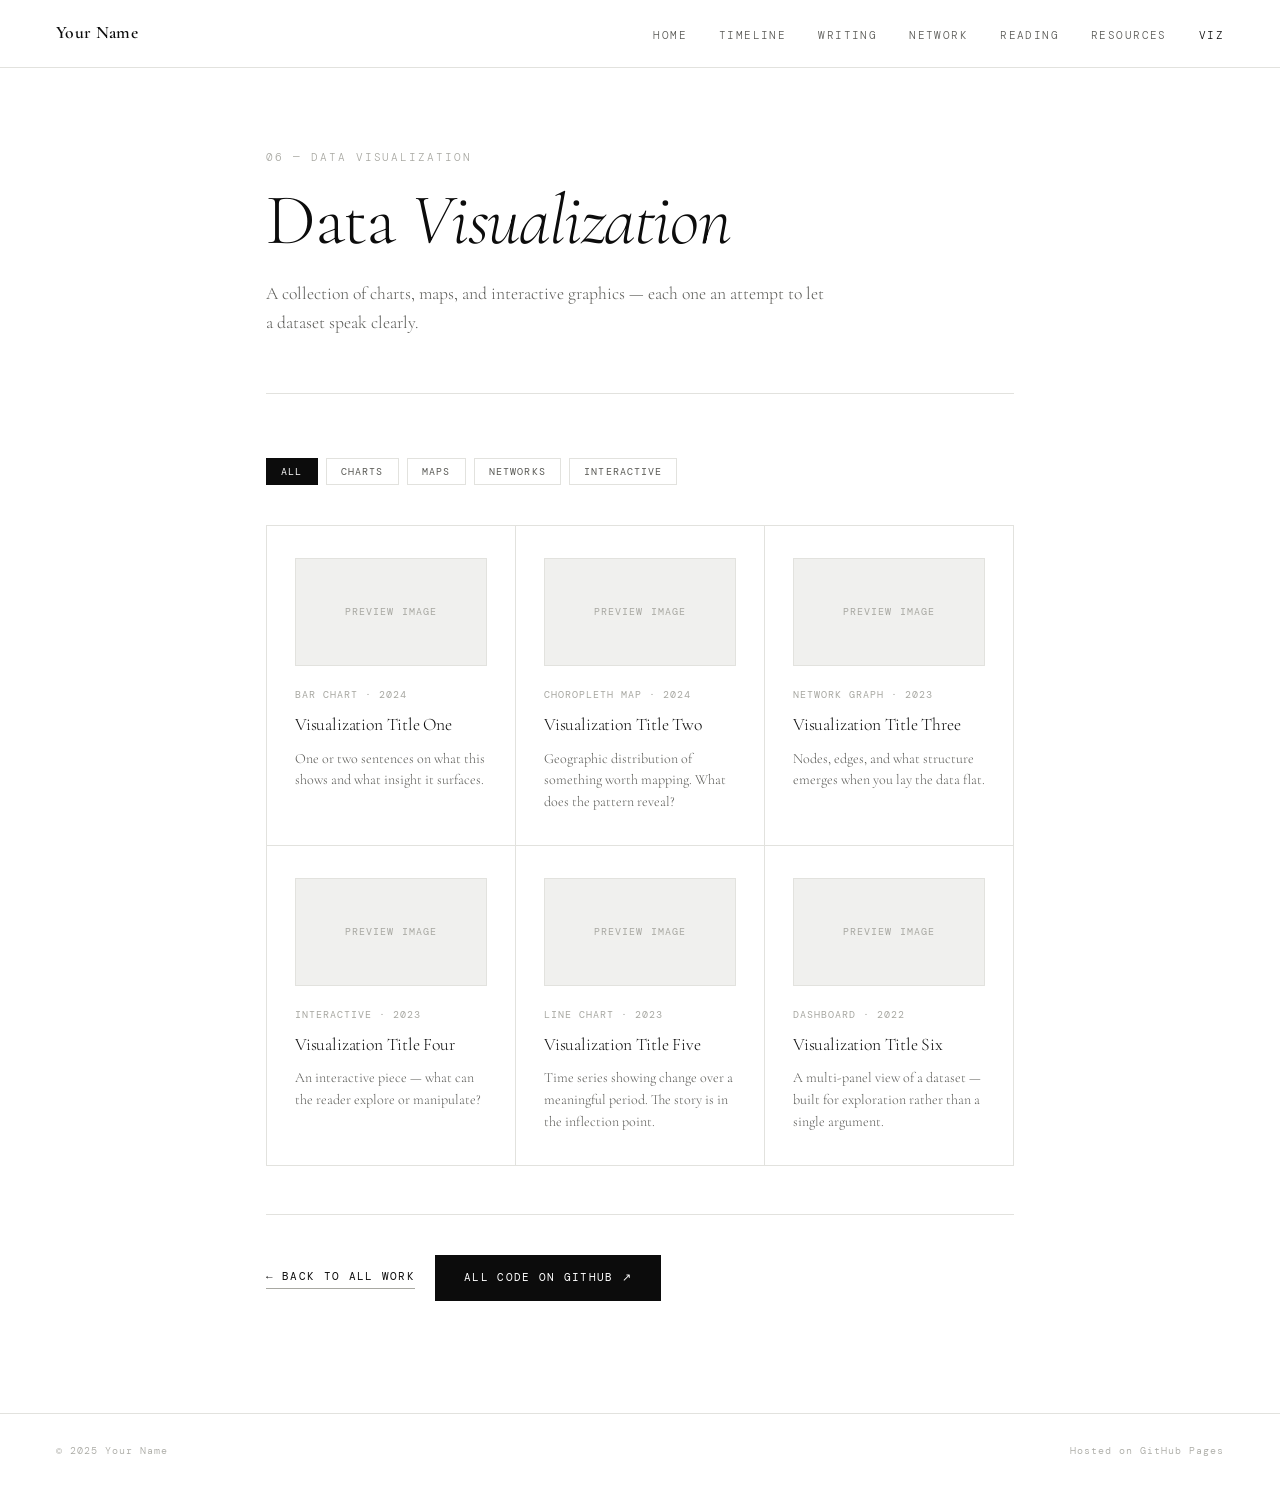
==== dataviz.html @ 7c4b7956 "Add files via upload" ====
<!DOCTYPE html>
<html lang="en">
<head>
  <meta charset="UTF-8" />
  <meta name="viewport" content="width=device-width, initial-scale=1.0" />
  <title>Data Visualization — Your Name</title>
  <link rel="preconnect" href="https://fonts.googleapis.com" />
  <link rel="preconnect" href="https://fonts.gstatic.com" crossorigin />
  <link href="https://fonts.googleapis.com/css2?family=Cormorant+Garamond:ital,wght@0,300;0,400;0,600;1,300;1,400&family=DM+Mono:wght@300;400&display=swap" rel="stylesheet" />
  <link rel="stylesheet" href="style.css" />
  <style>
    /* filter bar */
    .filter-bar {
      display: flex;
      gap: 0.5rem;
      flex-wrap: wrap;
      margin-bottom: 2.5rem;
    }
    .filter-btn {
      font-family: var(--mono);
      font-size: 0.65rem;
      letter-spacing: 0.1em;
      text-transform: uppercase;
      padding: 0.4rem 0.9rem;
      border: 1px solid var(--gray-200);
      background: var(--white);
      color: var(--gray-600);
      cursor: pointer;
      transition: background 0.15s, color 0.15s, border-color 0.15s;
    }
    .filter-btn:hover,
    .filter-btn.active {
      background: var(--black);
      color: var(--white);
      border-color: var(--black);
    }
  </style>
</head>
<body>
<main>
  <header class="page-header">
    <p class="page-eyebrow">06 — Data Visualization</p>
    <h1 class="page-title">Data <em>Visualization</em></h1>
    <p class="page-desc">A collection of charts, maps, and interactive graphics — each one an attempt to let a dataset speak clearly.</p>
  </header>

  <!-- FILTER BAR -->
  <div class="filter-bar reveal">
    <button class="filter-btn active" data-filter="all">All</button>
    <button class="filter-btn" data-filter="chart">Charts</button>
    <button class="filter-btn" data-filter="map">Maps</button>
    <button class="filter-btn" data-filter="network">Networks</button>
    <button class="filter-btn" data-filter="interactive">Interactive</button>
  </div>

  <!-- VIZ GRID -->
  <!-- Each card: add data-type="chart|map|network|interactive" for filtering -->
  <div class="viz-grid reveal" id="viz-grid">

    <a href="#" class="viz-card" data-type="chart">
      <div class="viz-thumb">
        <!-- Replace with: <img src="images/viz-01.png" alt="Description of chart" /> -->
        <span class="viz-thumb-placeholder">Preview image</span>
      </div>
      <p class="viz-card-label">Bar chart · 2024</p>
      <h3 class="viz-card-title">Visualization Title One</h3>
      <p class="viz-card-desc">One or two sentences on what this shows and what insight it surfaces.</p>
    </a>

    <a href="#" class="viz-card" data-type="map">
      <div class="viz-thumb">
        <span class="viz-thumb-placeholder">Preview image</span>
      </div>
      <p class="viz-card-label">Choropleth map · 2024</p>
      <h3 class="viz-card-title">Visualization Title Two</h3>
      <p class="viz-card-desc">Geographic distribution of something worth mapping. What does the pattern reveal?</p>
    </a>

    <a href="#" class="viz-card" data-type="network">
      <div class="viz-thumb">
        <span class="viz-thumb-placeholder">Preview image</span>
      </div>
      <p class="viz-card-label">Network graph · 2023</p>
      <h3 class="viz-card-title">Visualization Title Three</h3>
      <p class="viz-card-desc">Nodes, edges, and what structure emerges when you lay the data flat.</p>
    </a>

    <a href="#" class="viz-card" data-type="interactive">
      <div class="viz-thumb">
        <span class="viz-thumb-placeholder">Preview image</span>
      </div>
      <p class="viz-card-label">Interactive · 2023</p>
      <h3 class="viz-card-title">Visualization Title Four</h3>
      <p class="viz-card-desc">An interactive piece — what can the reader explore or manipulate?</p>
    </a>

    <a href="#" class="viz-card" data-type="chart">
      <div class="viz-thumb">
        <span class="viz-thumb-placeholder">Preview image</span>
      </div>
      <p class="viz-card-label">Line chart · 2023</p>
      <h3 class="viz-card-title">Visualization Title Five</h3>
      <p class="viz-card-desc">Time series showing change over a meaningful period. The story is in the inflection point.</p>
    </a>

    <a href="#" class="viz-card" data-type="interactive">
      <div class="viz-thumb">
        <span class="viz-thumb-placeholder">Preview image</span>
      </div>
      <p class="viz-card-label">Dashboard · 2022</p>
      <h3 class="viz-card-title">Visualization Title Six</h3>
      <p class="viz-card-desc">A multi-panel view of a dataset — built for exploration rather than a single argument.</p>
    </a>

  </div>

  <div class="cta-block reveal">
    <a href="index.html" class="btn-ghost">← Back to all work</a>
    <a href="https://github.com/yourname" class="btn-primary" target="_blank" rel="noopener">All code on GitHub ↗</a>
  </div>
</main>

<script src="nav.js"></script>
<script>
  // Simple filter
  document.querySelectorAll('.filter-btn').forEach(btn => {
    btn.addEventListener('click', () => {
      document.querySelectorAll('.filter-btn').forEach(b => b.classList.remove('active'));
      btn.classList.add('active');
      const filter = btn.dataset.filter;
      document.querySelectorAll('.viz-card').forEach(card => {
        card.style.display = (filter === 'all' || card.dataset.type === filter) ? 'block' : 'none';
      });
    });
  });
</script>
</body>
</html>
---- style.css ----
/* ── RESET & TOKENS ── */
*, *::before, *::after { box-sizing: border-box; margin: 0; padding: 0; }

:root {
  --white:    #ffffff;
  --black:    #0c0c0c;
  --gray-50:  #f8f8f6;
  --gray-100: #f0f0ee;
  --gray-200: #e2e2de;
  --gray-400: #a8a8a2;
  --gray-600: #5a5a56;
  --serif:    'Cormorant Garamond', Georgia, serif;
  --mono:     'DM Mono', 'Courier New', monospace;
  --nav-h:    68px;
  --max-w:    860px;
  --ease:     cubic-bezier(0.4, 0, 0.2, 1);
}

html { scroll-behavior: smooth; }

body {
  background: var(--white);
  color: var(--black);
  font-family: var(--serif);
  font-size: 18px;
  line-height: 1.75;
  -webkit-font-smoothing: antialiased;
}

/* ── NAV ── */
nav {
  position: fixed;
  top: 0; left: 0; right: 0;
  height: var(--nav-h);
  background: rgba(255,255,255,0.93);
  backdrop-filter: blur(14px);
  border-bottom: 1px solid var(--gray-200);
  display: flex;
  align-items: center;
  justify-content: space-between;
  padding: 0 clamp(1.25rem, 5vw, 3.5rem);
  z-index: 100;
}

.nav-logo {
  font-family: var(--serif);
  font-size: 1.1rem;
  font-weight: 600;
  letter-spacing: 0.02em;
  text-decoration: none;
  color: var(--black);
}

.nav-links {
  list-style: none;
  display: flex;
  gap: 2rem;
}

.nav-links a {
  font-family: var(--mono);
  font-size: 0.68rem;
  font-weight: 300;
  letter-spacing: 0.13em;
  text-transform: uppercase;
  text-decoration: none;
  color: var(--gray-600);
  transition: color 0.2s var(--ease);
}

.nav-links a:hover,
.nav-links a.active { color: var(--black); }

/* hamburger — hidden on desktop */
.nav-toggle {
  display: none;
  flex-direction: column;
  gap: 5px;
  cursor: pointer;
  background: none;
  border: none;
  padding: 4px;
}
.nav-toggle .bar-top,
.nav-toggle .bar-mid,
.nav-toggle .bar-bot {
  display: block;
  width: 22px;
  height: 1px;
  background: var(--black);
  transition: transform 0.25s var(--ease), opacity 0.2s;
}

/* ── LAYOUT ── */
main {
  padding-top: var(--nav-h);
  max-width: var(--max-w);
  margin: 0 auto;
  padding-left: clamp(1.25rem, 5vw, 3.5rem);
  padding-right: clamp(1.25rem, 5vw, 3.5rem);
  padding-bottom: 7rem;
}

/* ── PAGE HEADER ── */
.page-header {
  padding: 5rem 0 3.5rem;
  border-bottom: 1px solid var(--gray-200);
  margin-bottom: 4rem;
}

.page-eyebrow {
  font-family: var(--mono);
  font-size: 0.68rem;
  font-weight: 300;
  letter-spacing: 0.18em;
  text-transform: uppercase;
  color: var(--gray-400);
  margin-bottom: 1rem;
  opacity: 0;
  animation: fadeUp 0.7s 0.05s forwards;
}

.page-title {
  font-size: clamp(2.5rem, 6vw, 4.5rem);
  font-weight: 300;
  line-height: 1.05;
  letter-spacing: -0.02em;
  margin-bottom: 1.25rem;
  opacity: 0;
  animation: fadeUp 0.7s 0.15s forwards;
}

.page-title em { font-style: italic; }

.page-desc {
  font-size: 1.1rem;
  font-weight: 300;
  color: var(--gray-600);
  max-width: 560px;
  line-height: 1.65;
  opacity: 0;
  animation: fadeUp 0.7s 0.25s forwards;
}

/* ── PROSE (writing pages) ── */
.prose { max-width: 640px; }

.prose p {
  font-weight: 300;
  margin-bottom: 1.5rem;
  color: var(--gray-600);
}

.prose p:last-child { margin-bottom: 0; }

.prose h2 {
  font-size: 1.6rem;
  font-weight: 300;
  letter-spacing: -0.01em;
  margin: 3rem 0 1rem;
  color: var(--black);
}

.prose h2 em { font-style: italic; }

.prose blockquote {
  border-left: 2px solid var(--black);
  padding-left: 1.5rem;
  margin: 2rem 0;
  font-style: italic;
  color: var(--black);
  font-size: 1.15rem;
}

.prose a {
  color: var(--black);
  text-underline-offset: 3px;
}

/* ── LIST PAGES (reading list, resources) ── */
.list-grid {
  display: flex;
  flex-direction: column;
  gap: 1px;
  background: var(--gray-200);
  border: 1px solid var(--gray-200);
  margin-bottom: 3rem;
}

.list-item {
  background: var(--white);
  padding: 1.75rem 1.5rem;
  display: grid;
  grid-template-columns: 1fr auto;
  gap: 1.5rem;
  align-items: start;
  text-decoration: none;
  color: inherit;
  transition: background 0.2s var(--ease);
}

.list-item:hover { background: var(--gray-50); }

.list-item-tag {
  font-family: var(--mono);
  font-size: 0.63rem;
  letter-spacing: 0.1em;
  text-transform: uppercase;
  color: var(--gray-400);
  margin-bottom: 0.3rem;
}

.list-item-title {
  font-size: 1.15rem;
  font-weight: 300;
  margin-bottom: 0.3rem;
  letter-spacing: -0.01em;
}

.list-item-sub {
  font-size: 0.9rem;
  font-weight: 300;
  color: var(--gray-400);
}

.list-item-arrow {
  font-size: 1rem;
  color: var(--gray-400);
  padding-top: 0.2rem;
  transition: transform 0.2s var(--ease), color 0.2s;
}

.list-item:hover .list-item-arrow {
  transform: translate(3px, -3px);
  color: var(--black);
}

/* ── SECTION DIVIDER label ── */
.list-section-label {
  font-family: var(--mono);
  font-size: 0.65rem;
  font-weight: 400;
  letter-spacing: 0.15em;
  text-transform: uppercase;
  color: var(--gray-400);
  padding: 0.5rem 0 1.25rem;
  border-bottom: 1px solid var(--gray-200);
  margin-bottom: 1.5rem;
}

/* ── VIZ GRID ── */
.viz-grid {
  display: grid;
  grid-template-columns: repeat(auto-fit, minmax(240px, 1fr));
  gap: 1px;
  background: var(--gray-200);
  border: 1px solid var(--gray-200);
}

.viz-card {
  background: var(--white);
  padding: 2rem 1.75rem;
  text-decoration: none;
  color: inherit;
  transition: background 0.2s var(--ease);
  display: block;
}

.viz-card:hover { background: var(--gray-50); }

.viz-thumb {
  width: 100%;
  aspect-ratio: 16/9;
  background: var(--gray-100);
  border: 1px solid var(--gray-200);
  display: flex;
  align-items: center;
  justify-content: center;
  margin-bottom: 1.25rem;
  overflow: hidden;
}

.viz-thumb img {
  width: 100%;
  height: 100%;
  object-fit: cover;
}

.viz-thumb-placeholder {
  font-family: var(--mono);
  font-size: 0.65rem;
  letter-spacing: 0.1em;
  color: var(--gray-400);
  text-transform: uppercase;
}

.viz-card-label {
  font-family: var(--mono);
  font-size: 0.63rem;
  letter-spacing: 0.1em;
  text-transform: uppercase;
  color: var(--gray-400);
  margin-bottom: 0.4rem;
}

.viz-card-title {
  font-size: 1.1rem;
  font-weight: 300;
  margin-bottom: 0.4rem;
  letter-spacing: -0.01em;
}

.viz-card-desc {
  font-size: 0.88rem;
  font-weight: 300;
  color: var(--gray-600);
  line-height: 1.55;
}

/* ── TIMELINE ── */
.timeline {
  position: relative;
  padding-left: 2rem;
}

.timeline::before {
  content: '';
  position: absolute;
  left: 0;
  top: 8px;
  bottom: 8px;
  width: 1px;
  background: var(--gray-200);
}

.timeline-item {
  position: relative;
  padding-bottom: 3rem;
}

.timeline-item:last-child { padding-bottom: 0; }

.timeline-dot {
  position: absolute;
  left: -2rem;
  top: 8px;
  width: 7px;
  height: 7px;
  border-radius: 50%;
  background: var(--black);
  transform: translateX(-3px);
}

.timeline-item.present .timeline-dot { background: var(--white); border: 2px solid var(--black); }

.timeline-date {
  font-family: var(--mono);
  font-size: 0.68rem;
  font-weight: 300;
  letter-spacing: 0.12em;
  text-transform: uppercase;
  color: var(--gray-400);
  margin-bottom: 0.35rem;
}

.timeline-role {
  font-size: 1.3rem;
  font-weight: 300;
  letter-spacing: -0.01em;
  margin-bottom: 0.15rem;
}

.timeline-role em { font-style: italic; }

.timeline-org {
  font-family: var(--mono);
  font-size: 0.78rem;
  color: var(--gray-600);
  margin-bottom: 0.75rem;
}

.timeline-desc {
  font-size: 0.95rem;
  font-weight: 300;
  color: var(--gray-600);
  max-width: 520px;
  line-height: 1.65;
}

/* ── NETWORK ANALYSIS PAGE ── */
.project-meta-block {
  display: flex;
  flex-wrap: wrap;
  gap: 2rem;
  padding: 2rem 0;
  border-top: 1px solid var(--gray-200);
  border-bottom: 1px solid var(--gray-200);
  margin-bottom: 3rem;
}

.meta-pair { display: flex; flex-direction: column; gap: 0.2rem; }

.meta-label {
  font-family: var(--mono);
  font-size: 0.63rem;
  letter-spacing: 0.12em;
  text-transform: uppercase;
  color: var(--gray-400);
}

.meta-value {
  font-size: 0.95rem;
  font-weight: 300;
  color: var(--black);
}

.cta-block {
  display: flex;
  gap: 1.25rem;
  align-items: center;
  flex-wrap: wrap;
  margin-top: 3rem;
  padding-top: 2.5rem;
  border-top: 1px solid var(--gray-200);
}

.btn-primary {
  font-family: var(--mono);
  font-size: 0.68rem;
  letter-spacing: 0.12em;
  text-transform: uppercase;
  text-decoration: none;
  color: var(--white);
  background: var(--black);
  padding: 0.8rem 1.75rem;
  border: 1px solid var(--black);
  transition: background 0.2s var(--ease), color 0.2s var(--ease);
}

.btn-primary:hover { background: var(--white); color: var(--black); }

.btn-ghost {
  font-family: var(--mono);
  font-size: 0.68rem;
  letter-spacing: 0.12em;
  text-transform: uppercase;
  text-decoration: none;
  color: var(--black);
  border-bottom: 1px solid var(--gray-400);
  padding-bottom: 2px;
  transition: border-color 0.2s;
}

.btn-ghost:hover { border-color: var(--black); }

/* ── FOOTER ── */
footer {
  border-top: 1px solid var(--gray-200);
  padding: 1.75rem clamp(1.25rem, 5vw, 3.5rem);
  display: flex;
  justify-content: space-between;
  align-items: center;
  flex-wrap: wrap;
  gap: 0.75rem;
}

.footer-copy {
  font-family: var(--mono);
  font-size: 0.63rem;
  font-weight: 300;
  letter-spacing: 0.1em;
  color: var(--gray-400);
}

/* ── SCROLL REVEAL ── */
.reveal {
  opacity: 0;
  transform: translateY(14px);
  transition: opacity 0.65s var(--ease), transform 0.65s var(--ease);
}
.reveal.visible { opacity: 1; transform: none; }

/* ── ANIMATIONS ── */
@keyframes fadeUp {
  from { opacity: 0; transform: translateY(18px); }
  to   { opacity: 1; transform: translateY(0); }
}

/* ── RESPONSIVE ── */
@media (max-width: 600px) {
  .nav-links { display: none; flex-direction: column; gap: 0; }
  .nav-links.open {
    display: flex;
    position: fixed;
    top: var(--nav-h);
    left: 0; right: 0;
    background: var(--white);
    border-bottom: 1px solid var(--gray-200);
    padding: 1rem 1.5rem 1.5rem;
  }
  .nav-links.open a { padding: 0.65rem 0; font-size: 0.75rem; }
  .nav-toggle { display: flex; }

  .list-item { grid-template-columns: 1fr; }
  .list-item-arrow { display: none; }
  .project-meta-block { gap: 1.25rem; }
}
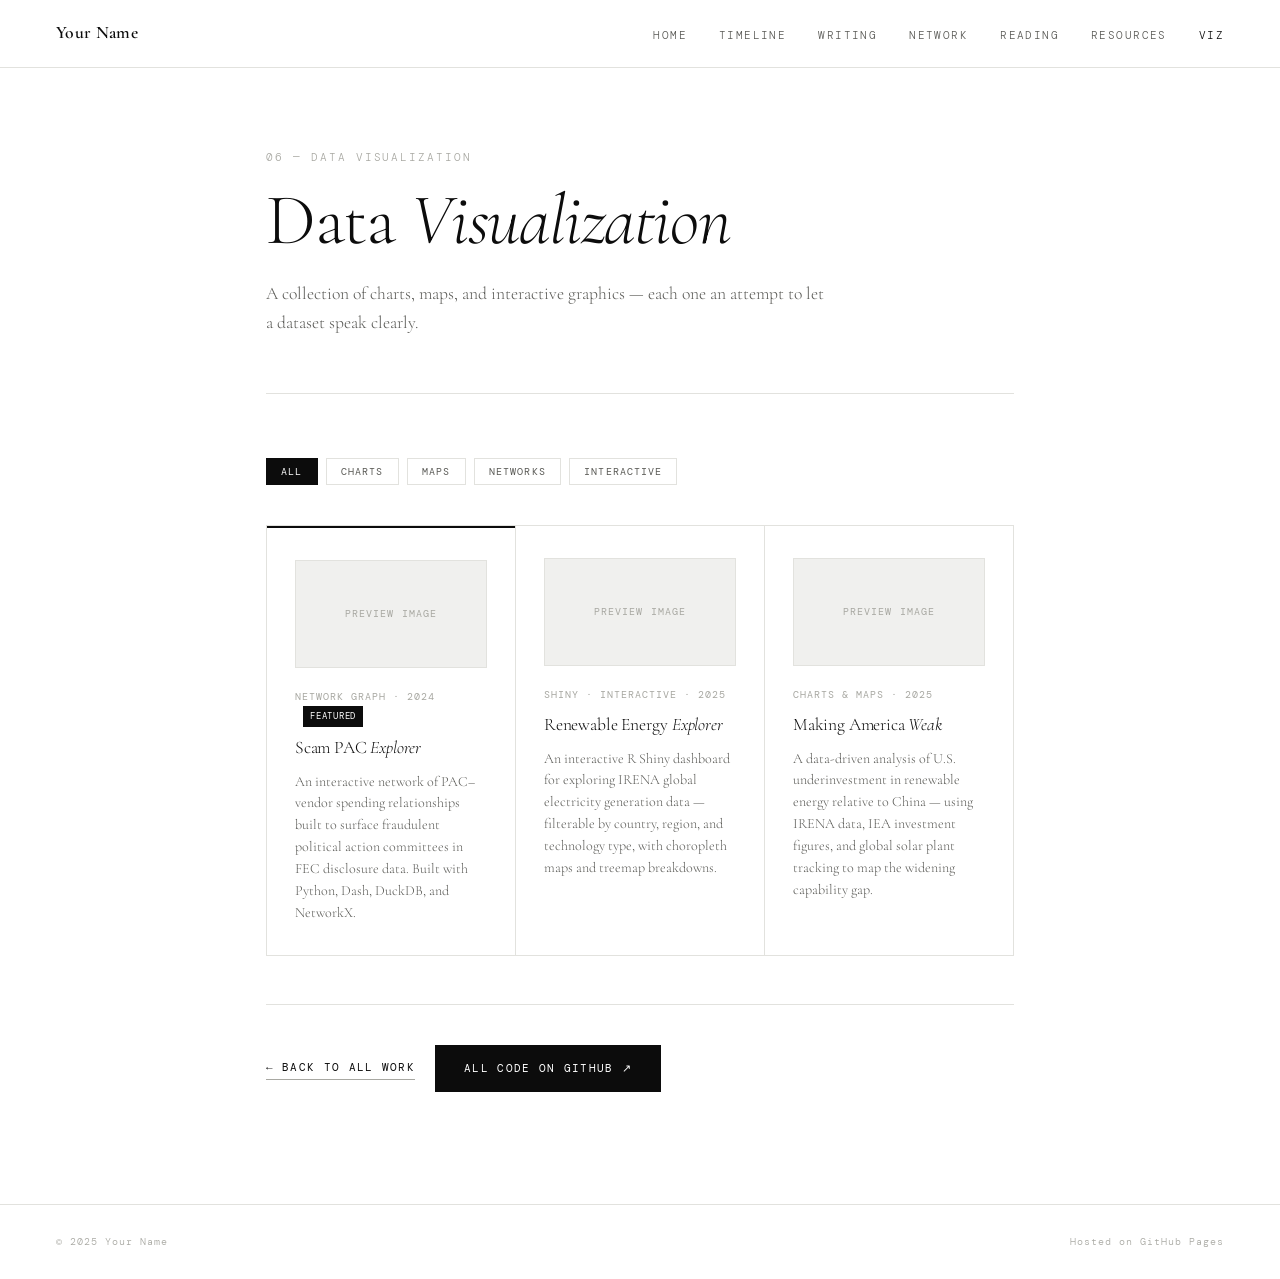
==== commit 8bd298ad: "update viz" ====
--- a/dataviz.html
+++ b/dataviz.html
@@ -3,7 +3,7 @@
 <head>
   <meta charset="UTF-8" />
   <meta name="viewport" content="width=device-width, initial-scale=1.0" />
-  <title>Data Visualization — Your Name</title>
+  <title>Data Visualization — Sarah Mathey</title>
   <link rel="preconnect" href="https://fonts.googleapis.com" />
   <link rel="preconnect" href="https://fonts.gstatic.com" crossorigin />
   <link href="https://fonts.googleapis.com/css2?family=Cormorant+Garamond:ital,wght@0,300;0,400;0,600;1,300;1,400&family=DM+Mono:wght@300;400&display=swap" rel="stylesheet" />
@@ -34,6 +34,22 @@
       color: var(--white);
       border-color: var(--black);
     }
+    /* featured card */
+    .viz-card--featured {
+      border-top: 2px solid var(--black);
+    }
+    .viz-card-badge {
+      display: inline-block;
+      font-family: var(--mono);
+      font-size: 0.58rem;
+      letter-spacing: 0.08em;
+      text-transform: uppercase;
+      background: var(--black);
+      color: var(--white);
+      padding: 0.15rem 0.45rem;
+      margin-left: 0.5rem;
+      vertical-align: middle;
+    }
   </style>
 </head>
 <body>
@@ -57,66 +73,38 @@
   <!-- Each card: add data-type="chart|map|network|interactive" for filtering -->
   <div class="viz-grid reveal" id="viz-grid">
 
-    <a href="#" class="viz-card" data-type="chart">
-      <div class="viz-thumb">
-        <!-- Replace with: <img src="images/viz-01.png" alt="Description of chart" /> -->
-        <span class="viz-thumb-placeholder">Preview image</span>
-      </div>
-      <p class="viz-card-label">Bar chart · 2024</p>
-      <h3 class="viz-card-title">Visualization Title One</h3>
-      <p class="viz-card-desc">One or two sentences on what this shows and what insight it surfaces.</p>
-    </a>
-
-    <a href="#" class="viz-card" data-type="map">
+    <a href="network.html" class="viz-card viz-card--featured" data-type="network">
       <div class="viz-thumb">
         <span class="viz-thumb-placeholder">Preview image</span>
       </div>
-      <p class="viz-card-label">Choropleth map · 2024</p>
-      <h3 class="viz-card-title">Visualization Title Two</h3>
-      <p class="viz-card-desc">Geographic distribution of something worth mapping. What does the pattern reveal?</p>
+      <p class="viz-card-label">Network graph · 2024 <span class="viz-card-badge">Featured</span></p>
+      <h3 class="viz-card-title">Scam PAC <em>Explorer</em></h3>
+      <p class="viz-card-desc">An interactive network of PAC–vendor spending relationships built to surface fraudulent political action committees in FEC disclosure data. Built with Python, Dash, DuckDB, and NetworkX.</p>
     </a>
 
-    <a href="#" class="viz-card" data-type="network">
+    <a href="https://sarah-mathey.shinyapps.io/shiny_app/" class="viz-card" data-type="interactive" target="_blank" rel="noopener">
       <div class="viz-thumb">
         <span class="viz-thumb-placeholder">Preview image</span>
       </div>
-      <p class="viz-card-label">Network graph · 2023</p>
-      <h3 class="viz-card-title">Visualization Title Three</h3>
-      <p class="viz-card-desc">Nodes, edges, and what structure emerges when you lay the data flat.</p>
+      <p class="viz-card-label">Shiny · Interactive · 2025</p>
+      <h3 class="viz-card-title">Renewable Energy <em>Explorer</em></h3>
+      <p class="viz-card-desc">An interactive R Shiny dashboard for exploring IRENA global electricity generation data — filterable by country, region, and technology type, with choropleth maps and treemap breakdowns.</p>
     </a>
 
-    <a href="#" class="viz-card" data-type="interactive">
+    <a href="peer-review.html" class="viz-card" data-type="chart" target="_blank" rel="noopener">
       <div class="viz-thumb">
         <span class="viz-thumb-placeholder">Preview image</span>
       </div>
-      <p class="viz-card-label">Interactive · 2023</p>
-      <h3 class="viz-card-title">Visualization Title Four</h3>
-      <p class="viz-card-desc">An interactive piece — what can the reader explore or manipulate?</p>
-    </a>
-
-    <a href="#" class="viz-card" data-type="chart">
-      <div class="viz-thumb">
-        <span class="viz-thumb-placeholder">Preview image</span>
-      </div>
-      <p class="viz-card-label">Line chart · 2023</p>
-      <h3 class="viz-card-title">Visualization Title Five</h3>
-      <p class="viz-card-desc">Time series showing change over a meaningful period. The story is in the inflection point.</p>
-    </a>
-
-    <a href="#" class="viz-card" data-type="interactive">
-      <div class="viz-thumb">
-        <span class="viz-thumb-placeholder">Preview image</span>
-      </div>
-      <p class="viz-card-label">Dashboard · 2022</p>
-      <h3 class="viz-card-title">Visualization Title Six</h3>
-      <p class="viz-card-desc">A multi-panel view of a dataset — built for exploration rather than a single argument.</p>
+      <p class="viz-card-label">Charts & Maps · 2025</p>
+      <h3 class="viz-card-title">Making America <em>Weak</em></h3>
+      <p class="viz-card-desc">A data-driven analysis of U.S. underinvestment in renewable energy relative to China — using IRENA data, IEA investment figures, and global solar plant tracking to map the widening capability gap.</p>
     </a>
 
   </div>
 
   <div class="cta-block reveal">
     <a href="index.html" class="btn-ghost">← Back to all work</a>
-    <a href="https://github.com/yourname" class="btn-primary" target="_blank" rel="noopener">All code on GitHub ↗</a>
+    <a href="https://github.com/sarahmathey" class="btn-primary" target="_blank" rel="noopener">All code on GitHub ↗</a>
   </div>
 </main>
 
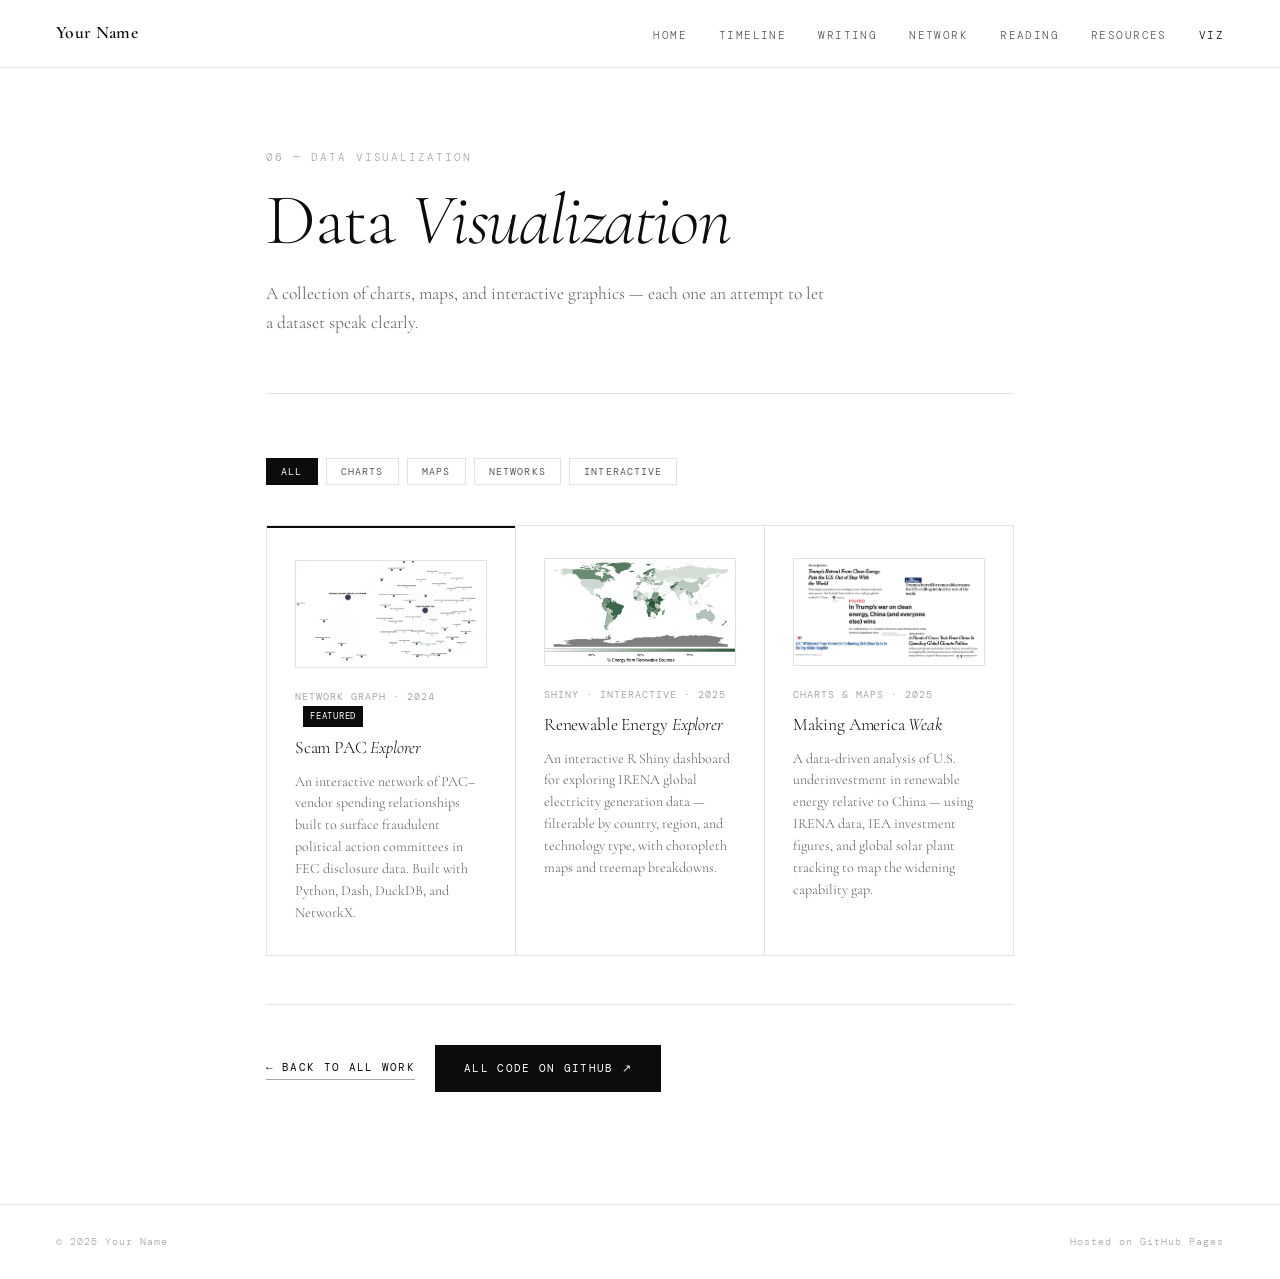
==== commit bf90f7bb: "update pages with content" ====
--- a/dataviz.html
+++ b/dataviz.html
@@ -75,7 +75,7 @@
 
     <a href="network.html" class="viz-card viz-card--featured" data-type="network">
       <div class="viz-thumb">
-        <span class="viz-thumb-placeholder">Preview image</span>
+        <img src="images/dataviz-network.png" alt="Scam PAC Explorer network graph" />
       </div>
       <p class="viz-card-label">Network graph · 2024 <span class="viz-card-badge">Featured</span></p>
       <h3 class="viz-card-title">Scam PAC <em>Explorer</em></h3>
@@ -84,7 +84,7 @@
 
     <a href="https://sarah-mathey.shinyapps.io/shiny_app/" class="viz-card" data-type="interactive" target="_blank" rel="noopener">
       <div class="viz-thumb">
-        <span class="viz-thumb-placeholder">Preview image</span>
+        <img src="images/dataviz-shiny.png" alt="Renewable Energy Explorer Shiny dashboard" />
       </div>
       <p class="viz-card-label">Shiny · Interactive · 2025</p>
       <h3 class="viz-card-title">Renewable Energy <em>Explorer</em></h3>
@@ -93,7 +93,7 @@
 
     <a href="peer-review.html" class="viz-card" data-type="chart" target="_blank" rel="noopener">
       <div class="viz-thumb">
-        <span class="viz-thumb-placeholder">Preview image</span>
+        <img src="images/dataviz-energy.png" alt="Making America Weak — headline collage" />
       </div>
       <p class="viz-card-label">Charts & Maps · 2025</p>
       <h3 class="viz-card-title">Making America <em>Weak</em></h3>
